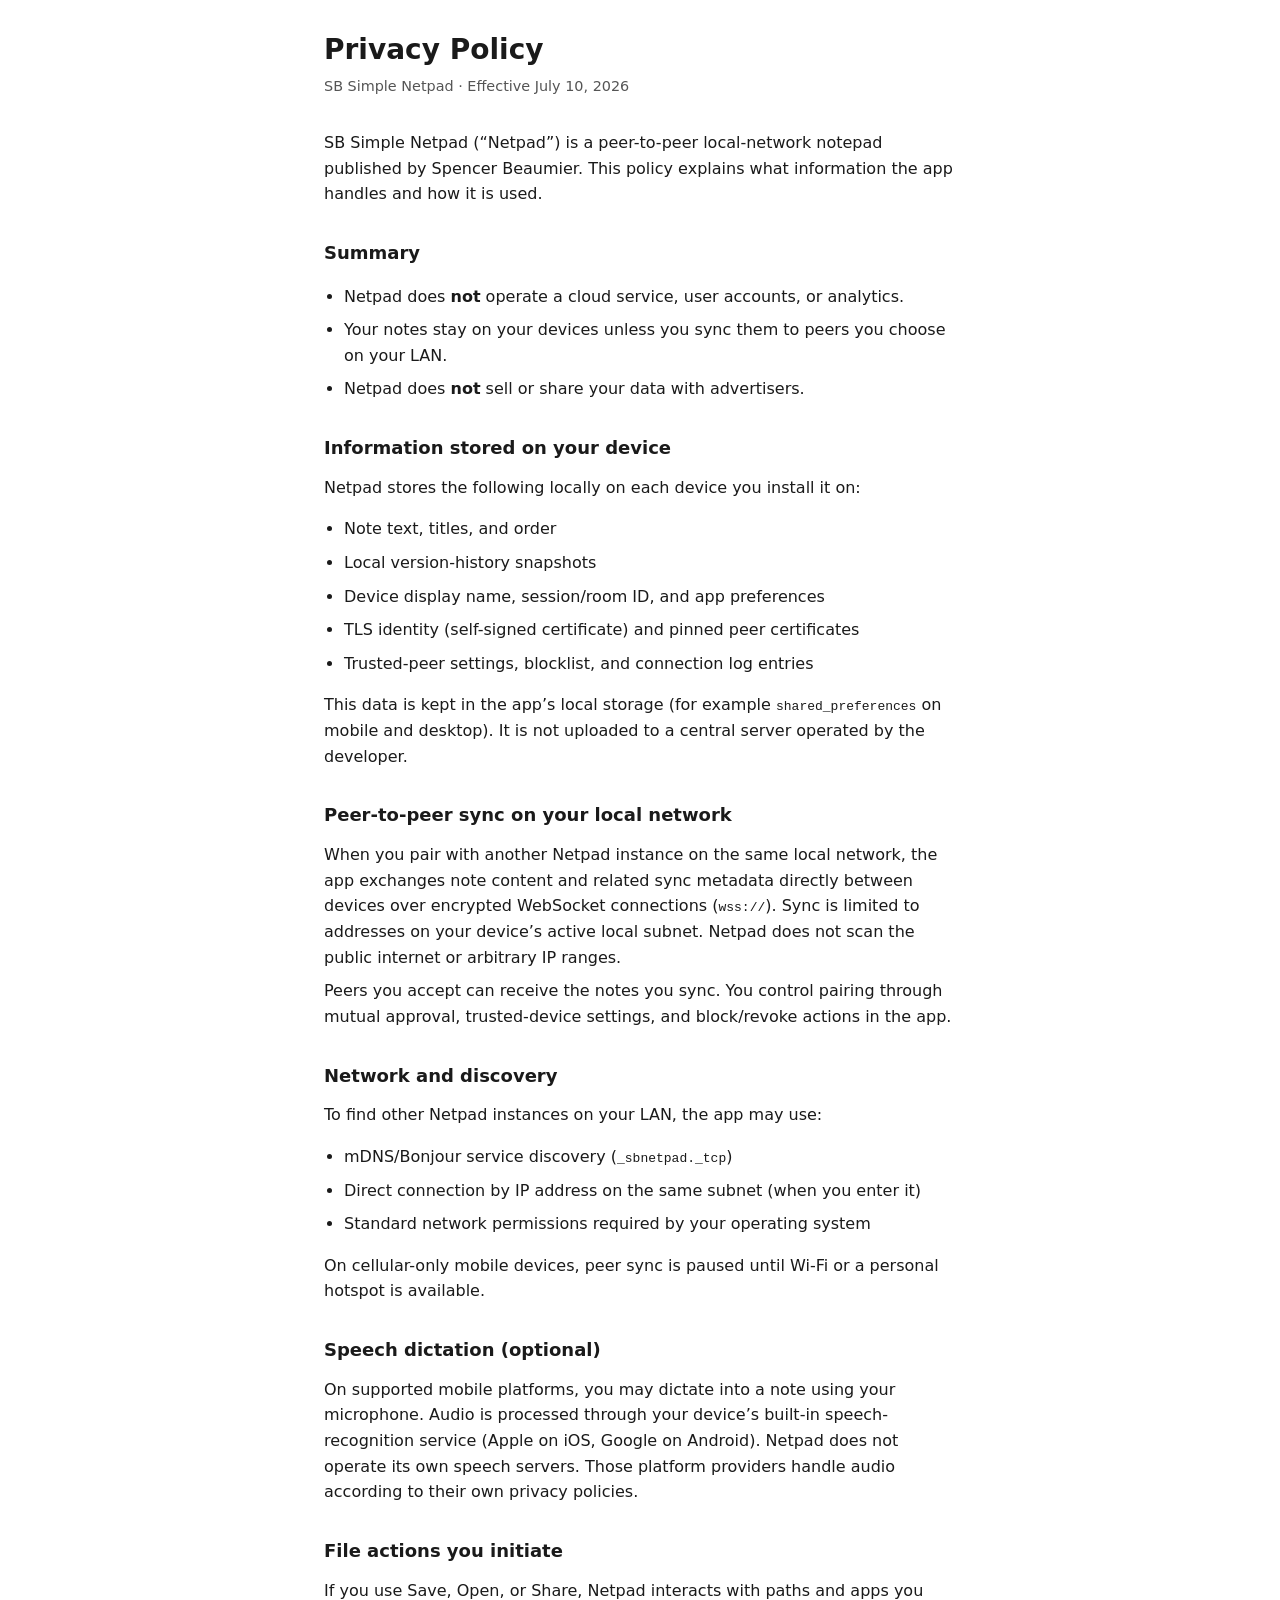
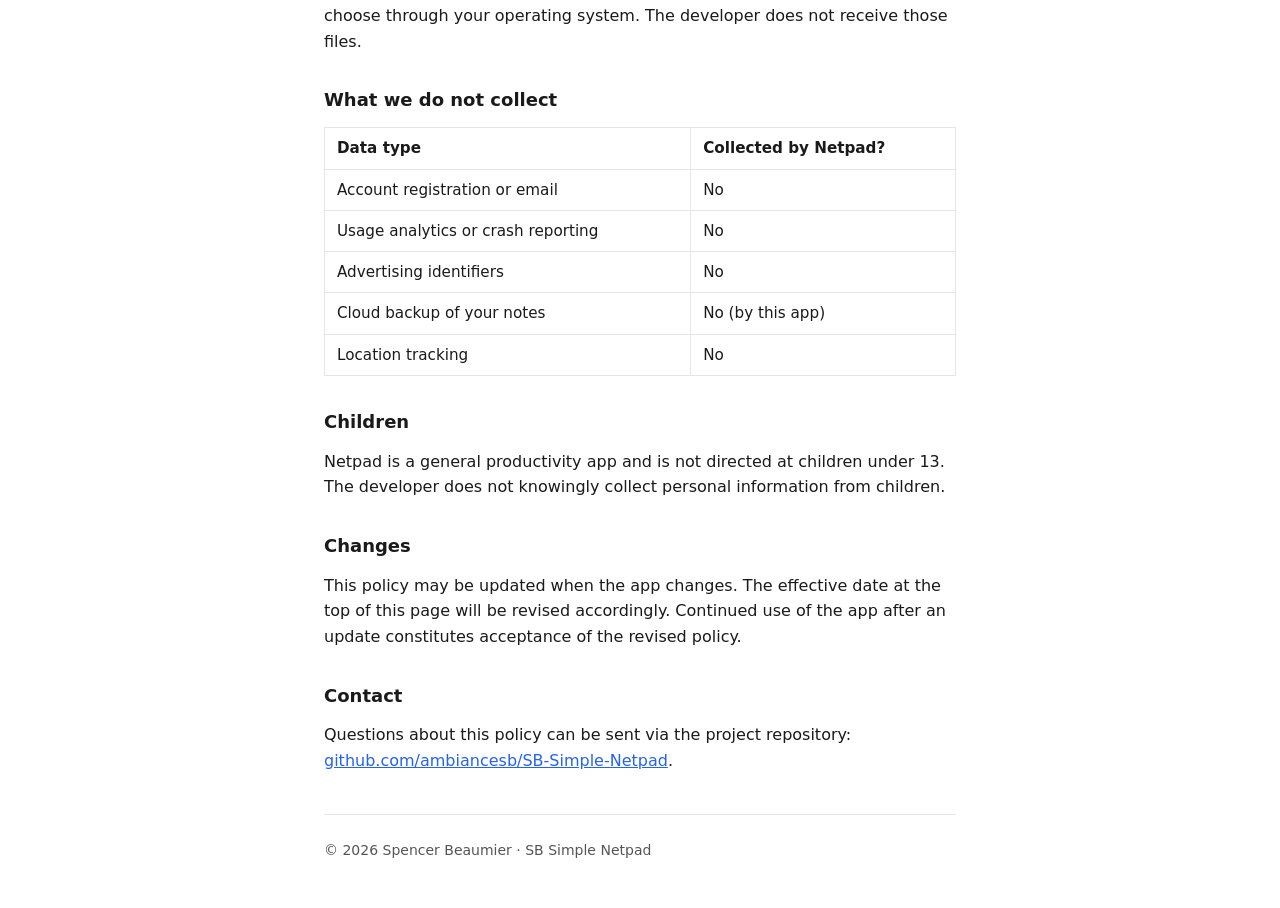
==== docs/index.html @ 98c79252 "Github Pages and privacy policy." ====
<!DOCTYPE html>
<html lang="en">
<head>
  <meta charset="utf-8">
  <meta name="viewport" content="width=device-width, initial-scale=1">
  <meta http-equiv="refresh" content="0; url=privacy.html">
  <title>SB Simple Netpad</title>
</head>
<body>
  <p><a href="privacy.html">Privacy Policy</a></p>
</body>
</html>
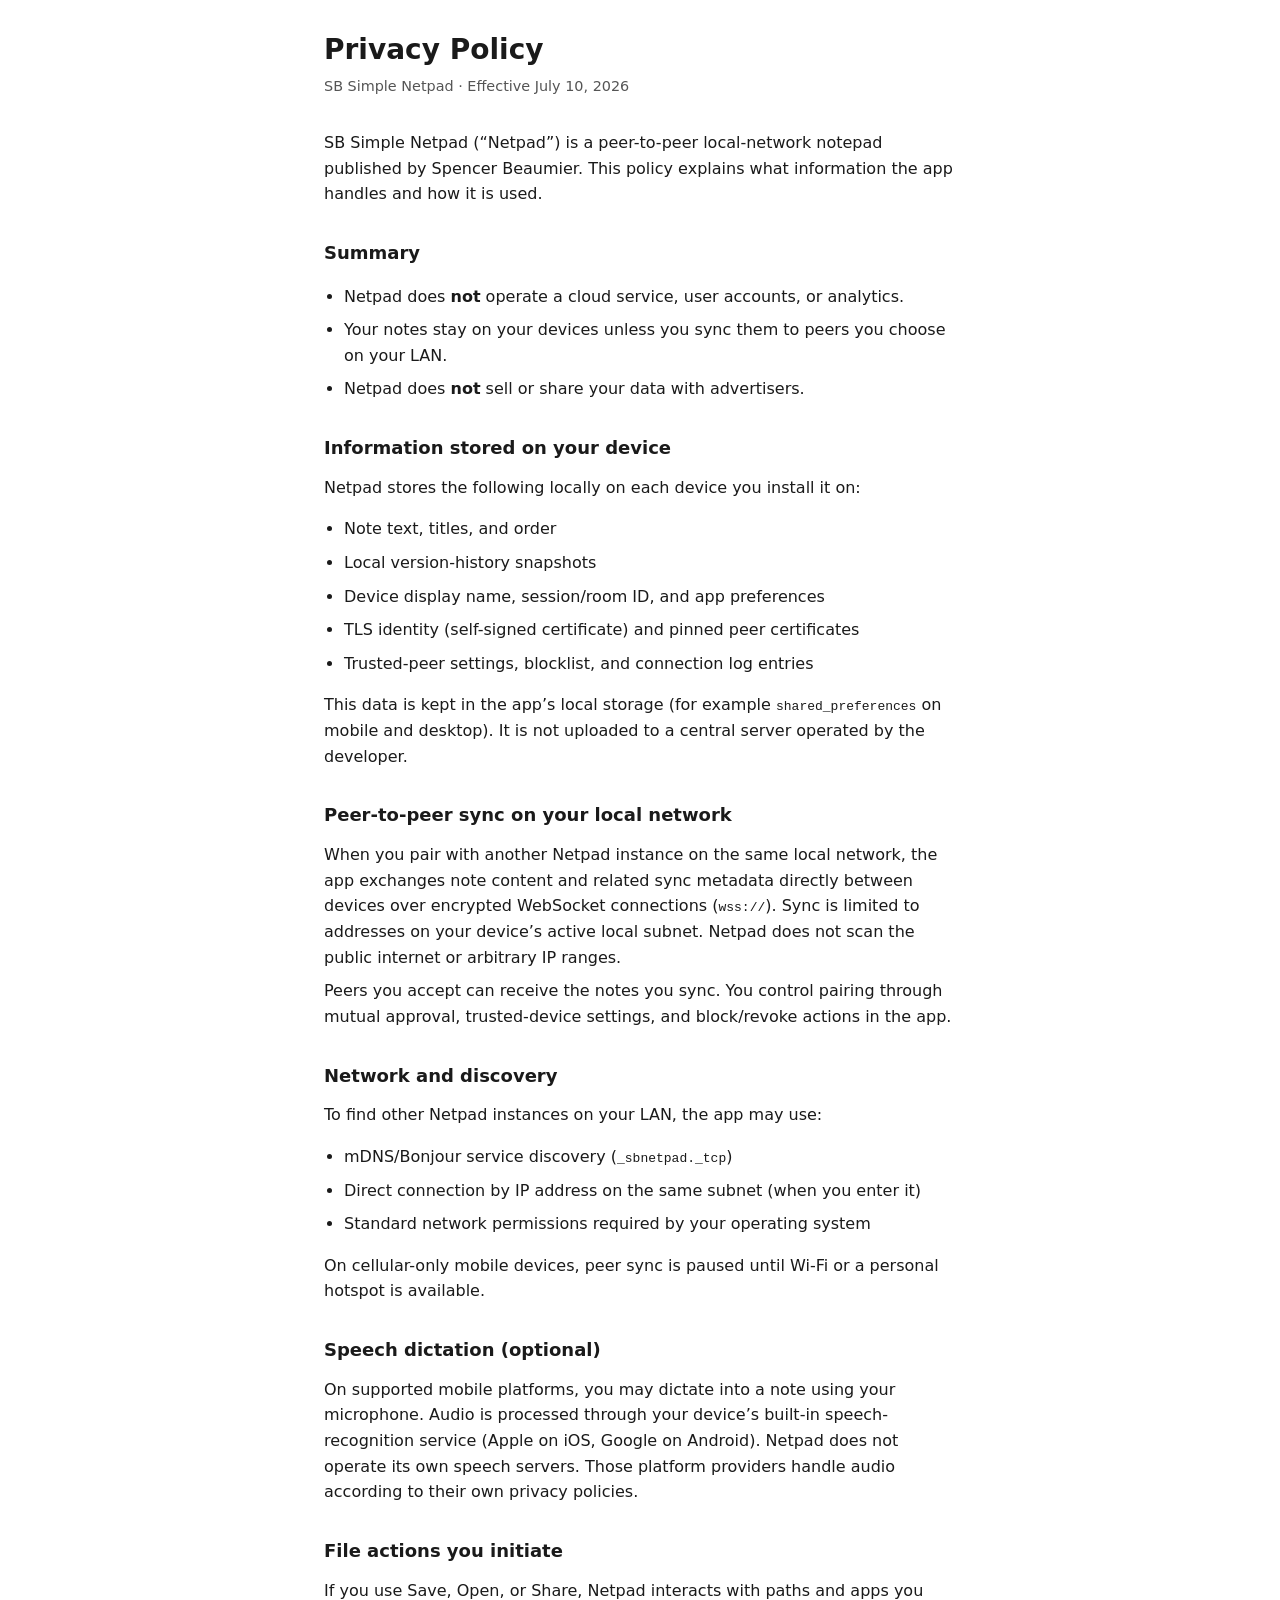
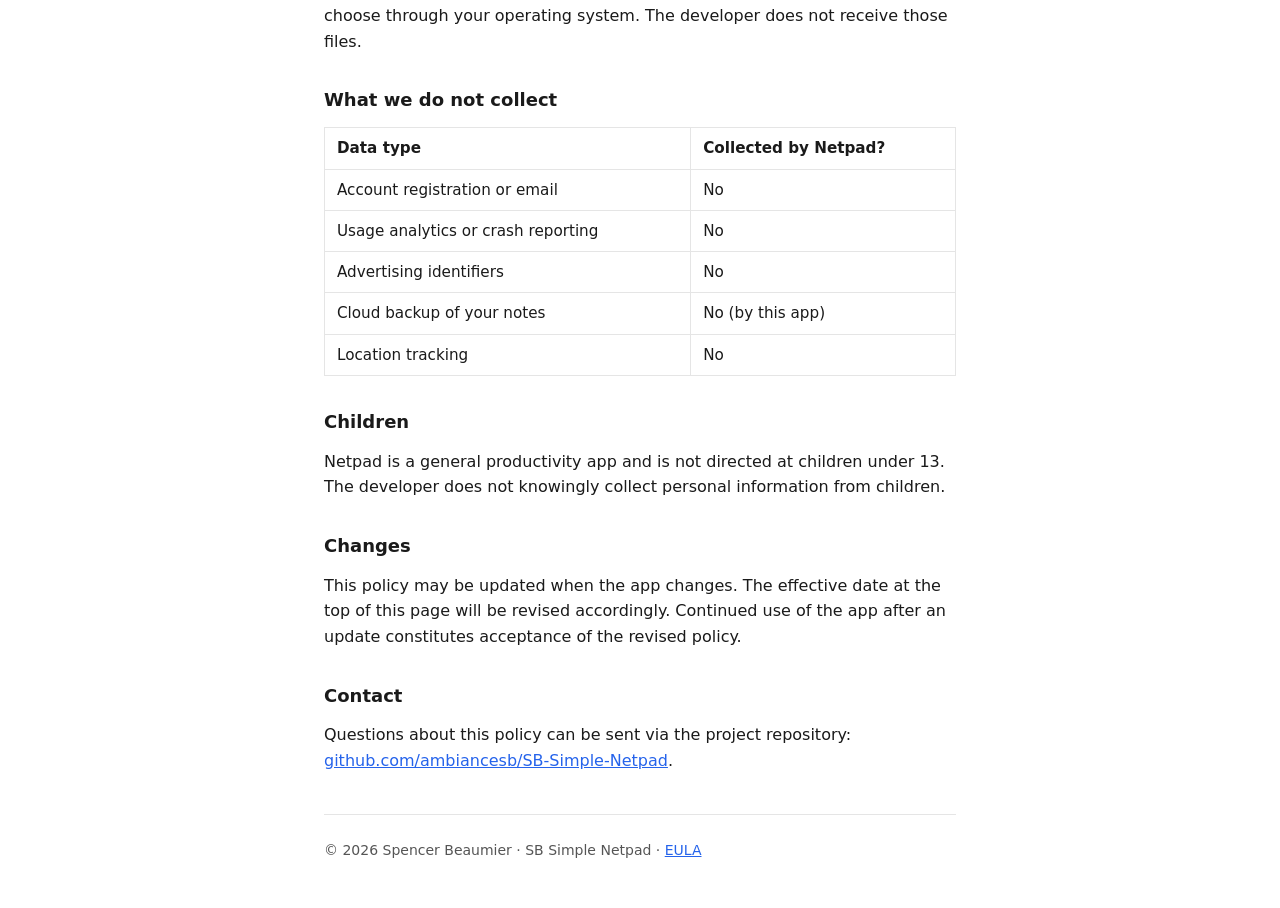
==== commit 539b69ee: "Store 1.0 release prep1" ====
--- a/docs/index.html
+++ b/docs/index.html
@@ -7,6 +7,6 @@
   <title>SB Simple Netpad</title>
 </head>
 <body>
-  <p><a href="privacy.html">Privacy Policy</a></p>
+  <p><a href="privacy.html">Privacy Policy</a> · <a href="eula.html">EULA</a></p>
 </body>
 </html>
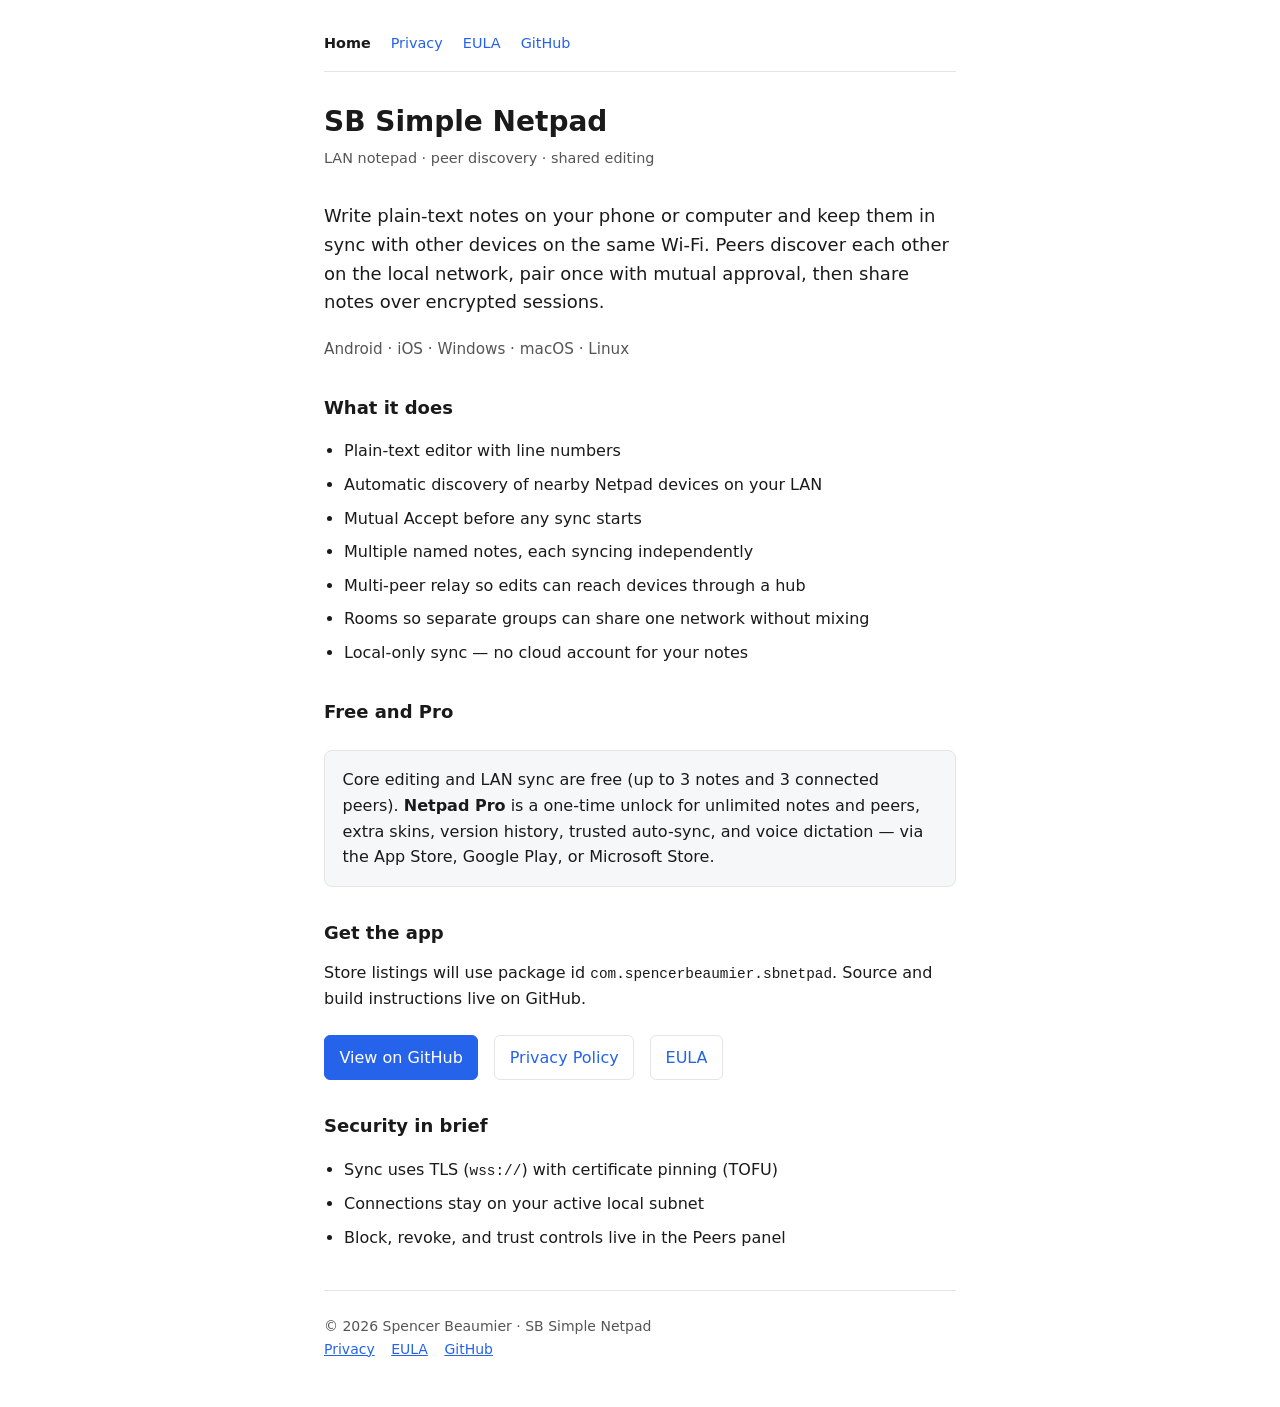
==== commit 0b2873ef: "SB Netpad Homepage." ====
--- a/docs/index.html
+++ b/docs/index.html
@@ -3,10 +3,76 @@
 <head>
   <meta charset="utf-8">
   <meta name="viewport" content="width=device-width, initial-scale=1">
-  <meta http-equiv="refresh" content="0; url=privacy.html">
   <title>SB Simple Netpad</title>
+  <meta name="description" content="LAN notepad with peer discovery and shared editing. Sync plain-text notes across devices on the same Wi‑Fi.">
+  <link rel="stylesheet" href="site.css">
 </head>
 <body>
-  <p><a href="privacy.html">Privacy Policy</a> · <a href="eula.html">EULA</a></p>
+  <main>
+    <nav class="site" aria-label="Site">
+      <a href="index.html" aria-current="page">Home</a>
+      <a href="privacy.html">Privacy</a>
+      <a href="eula.html">EULA</a>
+      <a href="https://github.com/ambiancesb/SB-Simple-Netpad">GitHub</a>
+    </nav>
+
+    <h1>SB Simple Netpad</h1>
+    <p class="meta">LAN notepad · peer discovery · shared editing</p>
+    <p class="hero-lead">
+      Write plain-text notes on your phone or computer and keep them in sync with
+      other devices on the same Wi‑Fi. Peers discover each other on the local
+      network, pair once with mutual approval, then share notes over encrypted
+      sessions.
+    </p>
+    <p class="platforms">Android · iOS · Windows · macOS · Linux</p>
+
+    <h2>What it does</h2>
+    <ul>
+      <li>Plain-text editor with line numbers</li>
+      <li>Automatic discovery of nearby Netpad devices on your LAN</li>
+      <li>Mutual Accept before any sync starts</li>
+      <li>Multiple named notes, each syncing independently</li>
+      <li>Multi-peer relay so edits can reach devices through a hub</li>
+      <li>Rooms so separate groups can share one network without mixing</li>
+      <li>Local-only sync — no cloud account for your notes</li>
+    </ul>
+
+    <h2>Free and Pro</h2>
+    <div class="panel">
+      <p>
+        Core editing and LAN sync are free (up to 3 notes and 3 connected peers).
+        <strong>Netpad Pro</strong> is a one-time unlock for unlimited notes and
+        peers, extra skins, version history, trusted auto-sync, and voice
+        dictation — via the App Store, Google Play, or Microsoft Store.
+      </p>
+    </div>
+
+    <h2>Get the app</h2>
+    <p>
+      Store listings will use package id
+      <code>com.spencerbeaumier.sbnetpad</code>. Source and build instructions
+      live on GitHub.
+    </p>
+    <div class="cta-row">
+      <a class="primary" href="https://github.com/ambiancesb/SB-Simple-Netpad">View on GitHub</a>
+      <a href="privacy.html">Privacy Policy</a>
+      <a href="eula.html">EULA</a>
+    </div>
+
+    <h2>Security in brief</h2>
+    <ul>
+      <li>Sync uses TLS (<code>wss://</code>) with certificate pinning (TOFU)</li>
+      <li>Connections stay on your active local subnet</li>
+      <li>Block, revoke, and trust controls live in the Peers panel</li>
+    </ul>
+
+    <footer>
+      © 2026 Spencer Beaumier · SB Simple Netpad
+      <br>
+      <a href="privacy.html">Privacy</a>
+      <a href="eula.html">EULA</a>
+      <a href="https://github.com/ambiancesb/SB-Simple-Netpad">GitHub</a>
+    </footer>
+  </main>
 </body>
 </html>
--- a/docs/site.css
+++ b/docs/site.css
@@ -0,0 +1,167 @@
+:root {
+  color-scheme: light dark;
+  --text: #1a1a1a;
+  --muted: #555;
+  --bg: #fff;
+  --border: #e5e5e5;
+  --link: #2563eb;
+  --surface: #f6f7f9;
+}
+
+@media (prefers-color-scheme: dark) {
+  :root {
+    --text: #f0f0f0;
+    --muted: #aaa;
+    --bg: #121212;
+    --border: #333;
+    --link: #60a5fa;
+    --surface: #1c1c1c;
+  }
+}
+
+* { box-sizing: border-box; }
+
+body {
+  margin: 0;
+  font-family: system-ui, -apple-system, "Segoe UI", Roboto, sans-serif;
+  line-height: 1.6;
+  color: var(--text);
+  background: var(--bg);
+}
+
+main {
+  max-width: 42rem;
+  margin: 0 auto;
+  padding: 2rem 1.25rem 3rem;
+}
+
+h1 {
+  font-size: 1.75rem;
+  line-height: 1.25;
+  margin: 0 0 0.25rem;
+}
+
+h2 {
+  font-size: 1.125rem;
+  margin: 2rem 0 0.75rem;
+}
+
+p, li { margin: 0.5rem 0; }
+
+ul { padding-left: 1.25rem; }
+
+.meta {
+  color: var(--muted);
+  font-size: 0.9rem;
+  margin-bottom: 2rem;
+}
+
+a { color: var(--link); }
+
+code {
+  font-family: ui-monospace, SFMono-Regular, Menlo, Consolas, monospace;
+  font-size: 0.9em;
+}
+
+table {
+  width: 100%;
+  border-collapse: collapse;
+  font-size: 0.95rem;
+  margin: 0.75rem 0;
+}
+
+th, td {
+  border: 1px solid var(--border);
+  padding: 0.5rem 0.75rem;
+  text-align: left;
+  vertical-align: top;
+}
+
+th { font-weight: 600; }
+
+nav.site {
+  display: flex;
+  flex-wrap: wrap;
+  gap: 0.75rem 1.25rem;
+  margin-bottom: 2rem;
+  padding-bottom: 1rem;
+  border-bottom: 1px solid var(--border);
+  font-size: 0.9rem;
+}
+
+nav.site a {
+  text-decoration: none;
+}
+
+nav.site a:hover {
+  text-decoration: underline;
+}
+
+nav.site a[aria-current="page"] {
+  color: var(--text);
+  font-weight: 600;
+  text-decoration: none;
+}
+
+.hero-lead {
+  font-size: 1.125rem;
+  margin: 0.75rem 0 1.25rem;
+}
+
+.platforms {
+  color: var(--muted);
+  font-size: 0.95rem;
+  margin: 0 0 1.5rem;
+}
+
+.panel {
+  margin: 1.5rem 0;
+  padding: 1rem 1.1rem;
+  background: var(--surface);
+  border: 1px solid var(--border);
+  border-radius: 8px;
+}
+
+.panel p:first-child { margin-top: 0; }
+.panel p:last-child { margin-bottom: 0; }
+
+.cta-row {
+  display: flex;
+  flex-wrap: wrap;
+  gap: 0.75rem 1rem;
+  margin: 1.5rem 0 0.5rem;
+}
+
+.cta-row a {
+  display: inline-block;
+  padding: 0.55rem 0.9rem;
+  border: 1px solid var(--border);
+  border-radius: 6px;
+  text-decoration: none;
+}
+
+.cta-row a:hover {
+  border-color: var(--link);
+}
+
+.cta-row a.primary {
+  background: var(--link);
+  border-color: var(--link);
+  color: #fff;
+}
+
+@media (prefers-color-scheme: dark) {
+  .cta-row a.primary {
+    color: #0b1220;
+  }
+}
+
+footer {
+  margin-top: 2.5rem;
+  padding-top: 1.5rem;
+  border-top: 1px solid var(--border);
+  color: var(--muted);
+  font-size: 0.875rem;
+}
+
+footer a { margin-right: 0.75rem; }
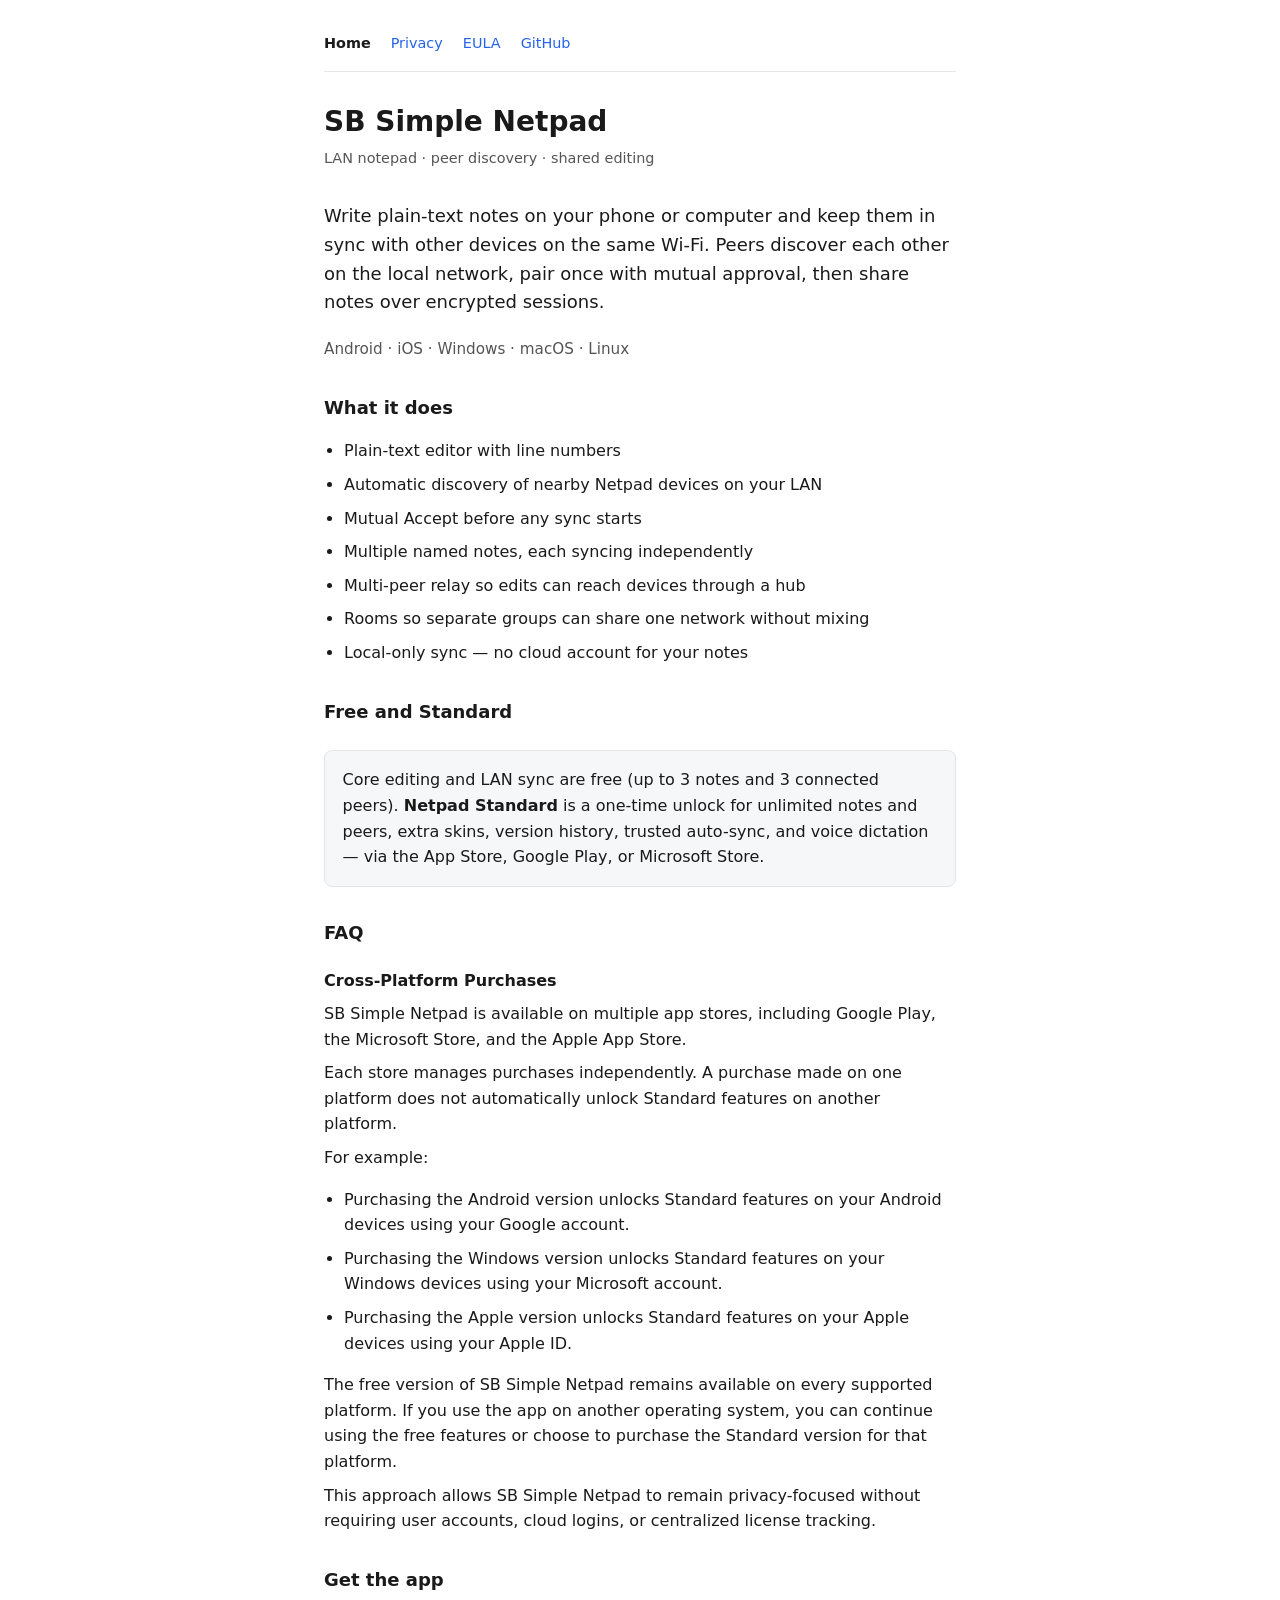
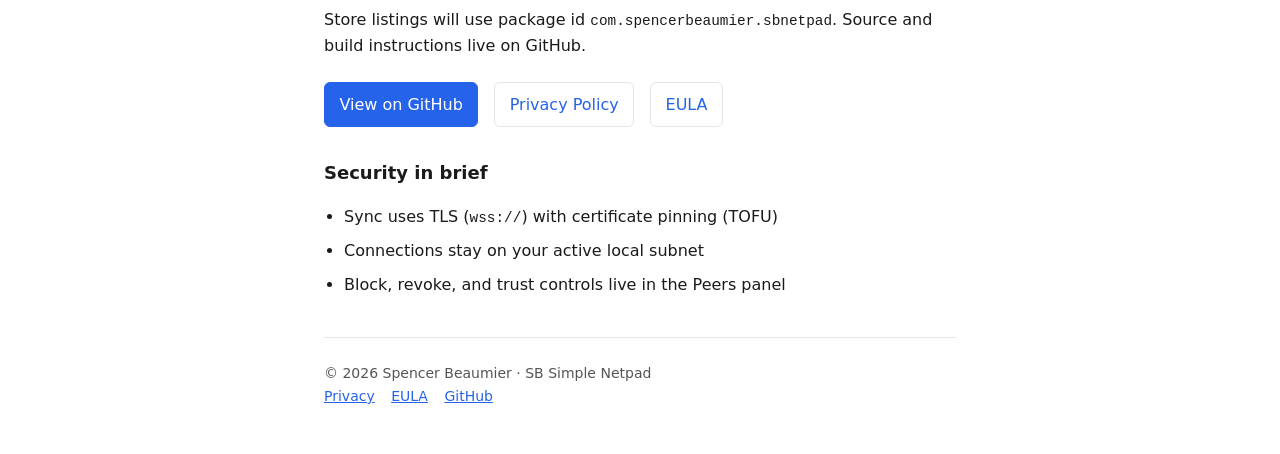
==== commit 94dbad7d: "Version Naming update" ====
--- a/docs/index.html
+++ b/docs/index.html
@@ -37,15 +37,51 @@
       <li>Local-only sync — no cloud account for your notes</li>
     </ul>
 
-    <h2>Free and Pro</h2>
+    <h2>Free and Standard</h2>
     <div class="panel">
       <p>
         Core editing and LAN sync are free (up to 3 notes and 3 connected peers).
-        <strong>Netpad Pro</strong> is a one-time unlock for unlimited notes and
+        <strong>Netpad Standard</strong> is a one-time unlock for unlimited notes and
         peers, extra skins, version history, trusted auto-sync, and voice
         dictation — via the App Store, Google Play, or Microsoft Store.
       </p>
     </div>
+
+    <h2>FAQ</h2>
+    <h3>Cross-Platform Purchases</h3>
+    <p>
+      SB Simple Netpad is available on multiple app stores, including Google Play,
+      the Microsoft Store, and the Apple App Store.
+    </p>
+    <p>
+      Each store manages purchases independently. A purchase made on one platform
+      does not automatically unlock Standard features on another platform.
+    </p>
+    <p>For example:</p>
+    <ul>
+      <li>
+        Purchasing the Android version unlocks Standard features on your Android
+        devices using your Google account.
+      </li>
+      <li>
+        Purchasing the Windows version unlocks Standard features on your Windows
+        devices using your Microsoft account.
+      </li>
+      <li>
+        Purchasing the Apple version unlocks Standard features on your Apple
+        devices using your Apple ID.
+      </li>
+    </ul>
+    <p>
+      The free version of SB Simple Netpad remains available on every supported
+      platform. If you use the app on another operating system, you can continue
+      using the free features or choose to purchase the Standard version for that
+      platform.
+    </p>
+    <p>
+      This approach allows SB Simple Netpad to remain privacy-focused without
+      requiring user accounts, cloud logins, or centralized license tracking.
+    </p>
 
     <h2>Get the app</h2>
     <p>
--- a/docs/site.css
+++ b/docs/site.css
@@ -44,6 +44,11 @@
 h2 {
   font-size: 1.125rem;
   margin: 2rem 0 0.75rem;
+}
+
+h3 {
+  font-size: 1rem;
+  margin: 1.25rem 0 0.5rem;
 }
 
 p, li { margin: 0.5rem 0; }
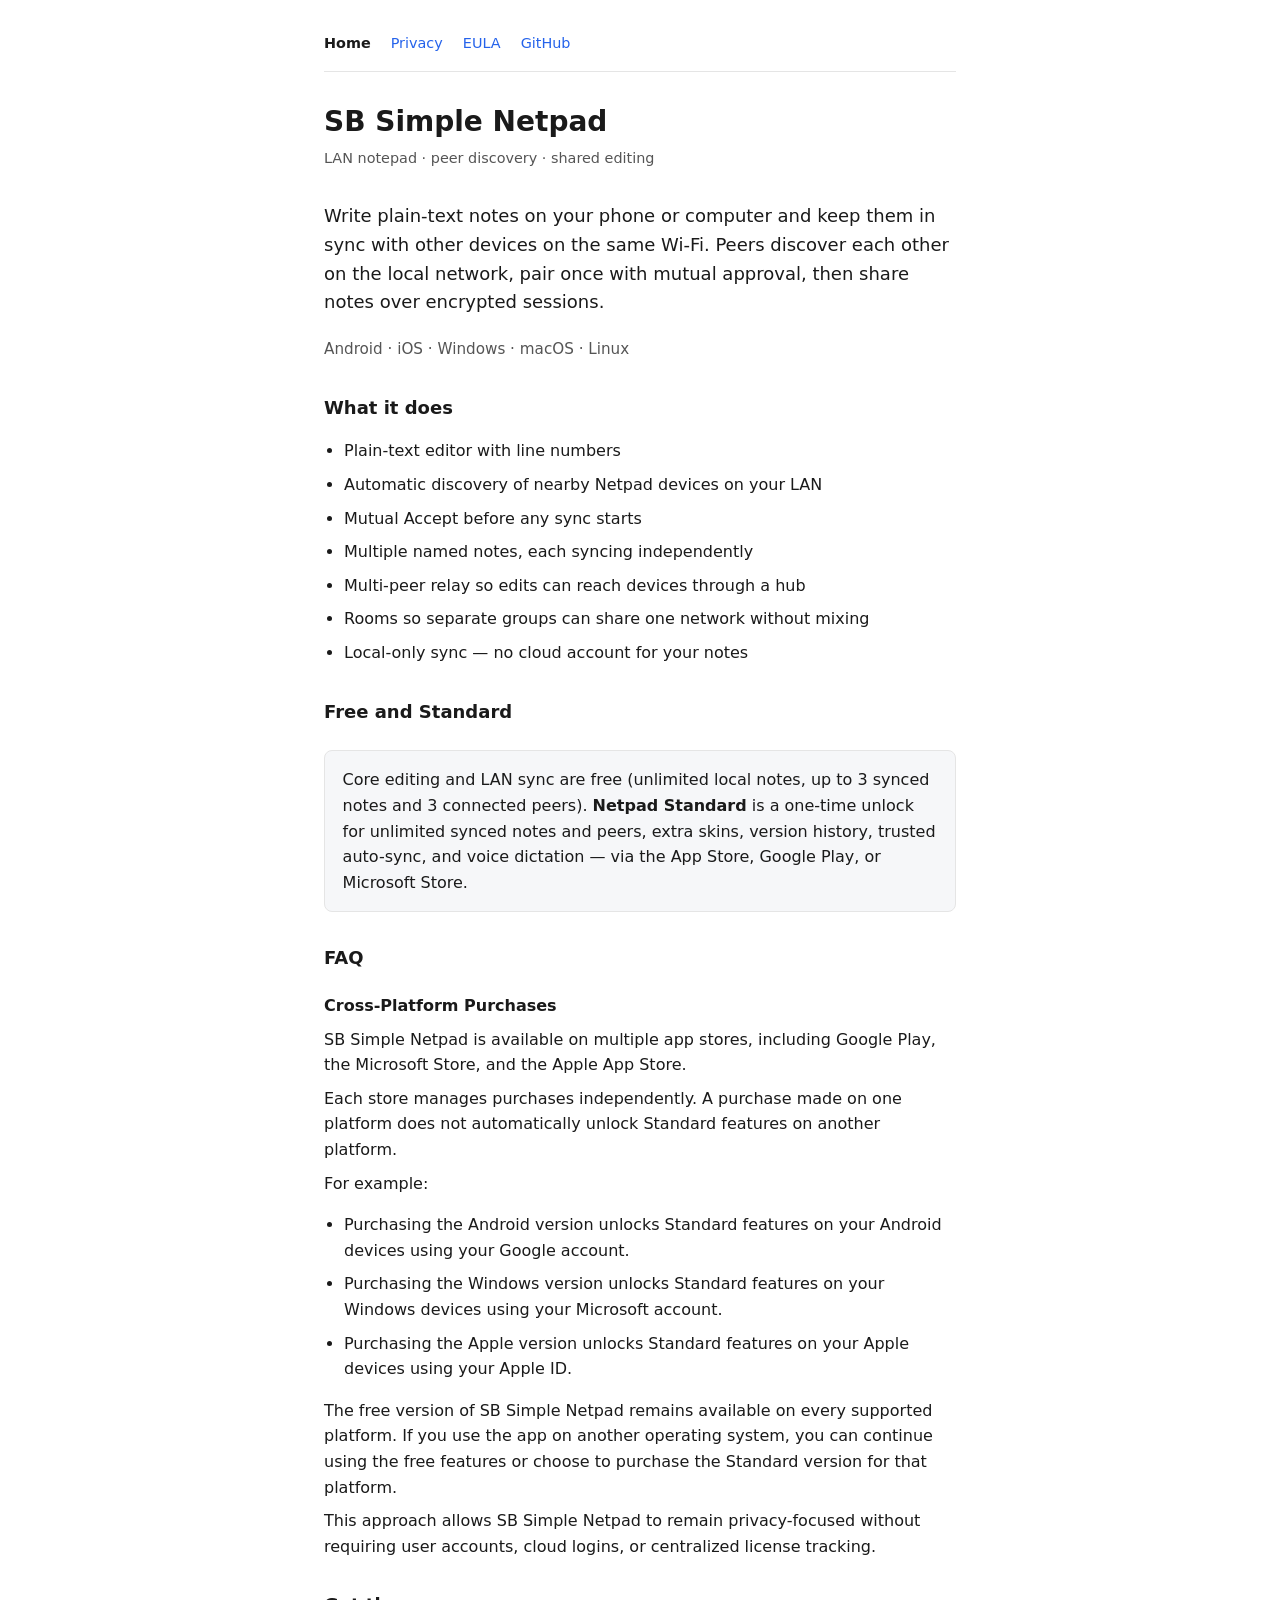
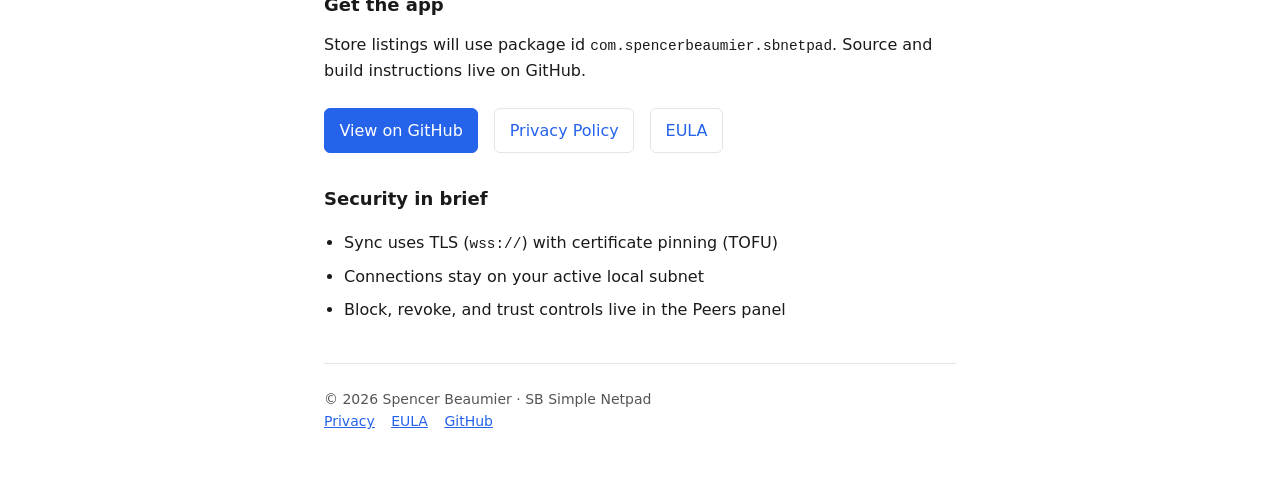
==== commit 6efaa335: "Fremium Limit Update" ====
--- a/docs/index.html
+++ b/docs/index.html
@@ -40,9 +40,10 @@
     <h2>Free and Standard</h2>
     <div class="panel">
       <p>
-        Core editing and LAN sync are free (up to 3 notes and 3 connected peers).
-        <strong>Netpad Standard</strong> is a one-time unlock for unlimited notes and
-        peers, extra skins, version history, trusted auto-sync, and voice
+        Core editing and LAN sync are free (unlimited local notes, up to 3
+        synced notes and 3 connected peers).
+        <strong>Netpad Standard</strong> is a one-time unlock for unlimited synced
+        notes and peers, extra skins, version history, trusted auto-sync, and voice
         dictation — via the App Store, Google Play, or Microsoft Store.
       </p>
     </div>
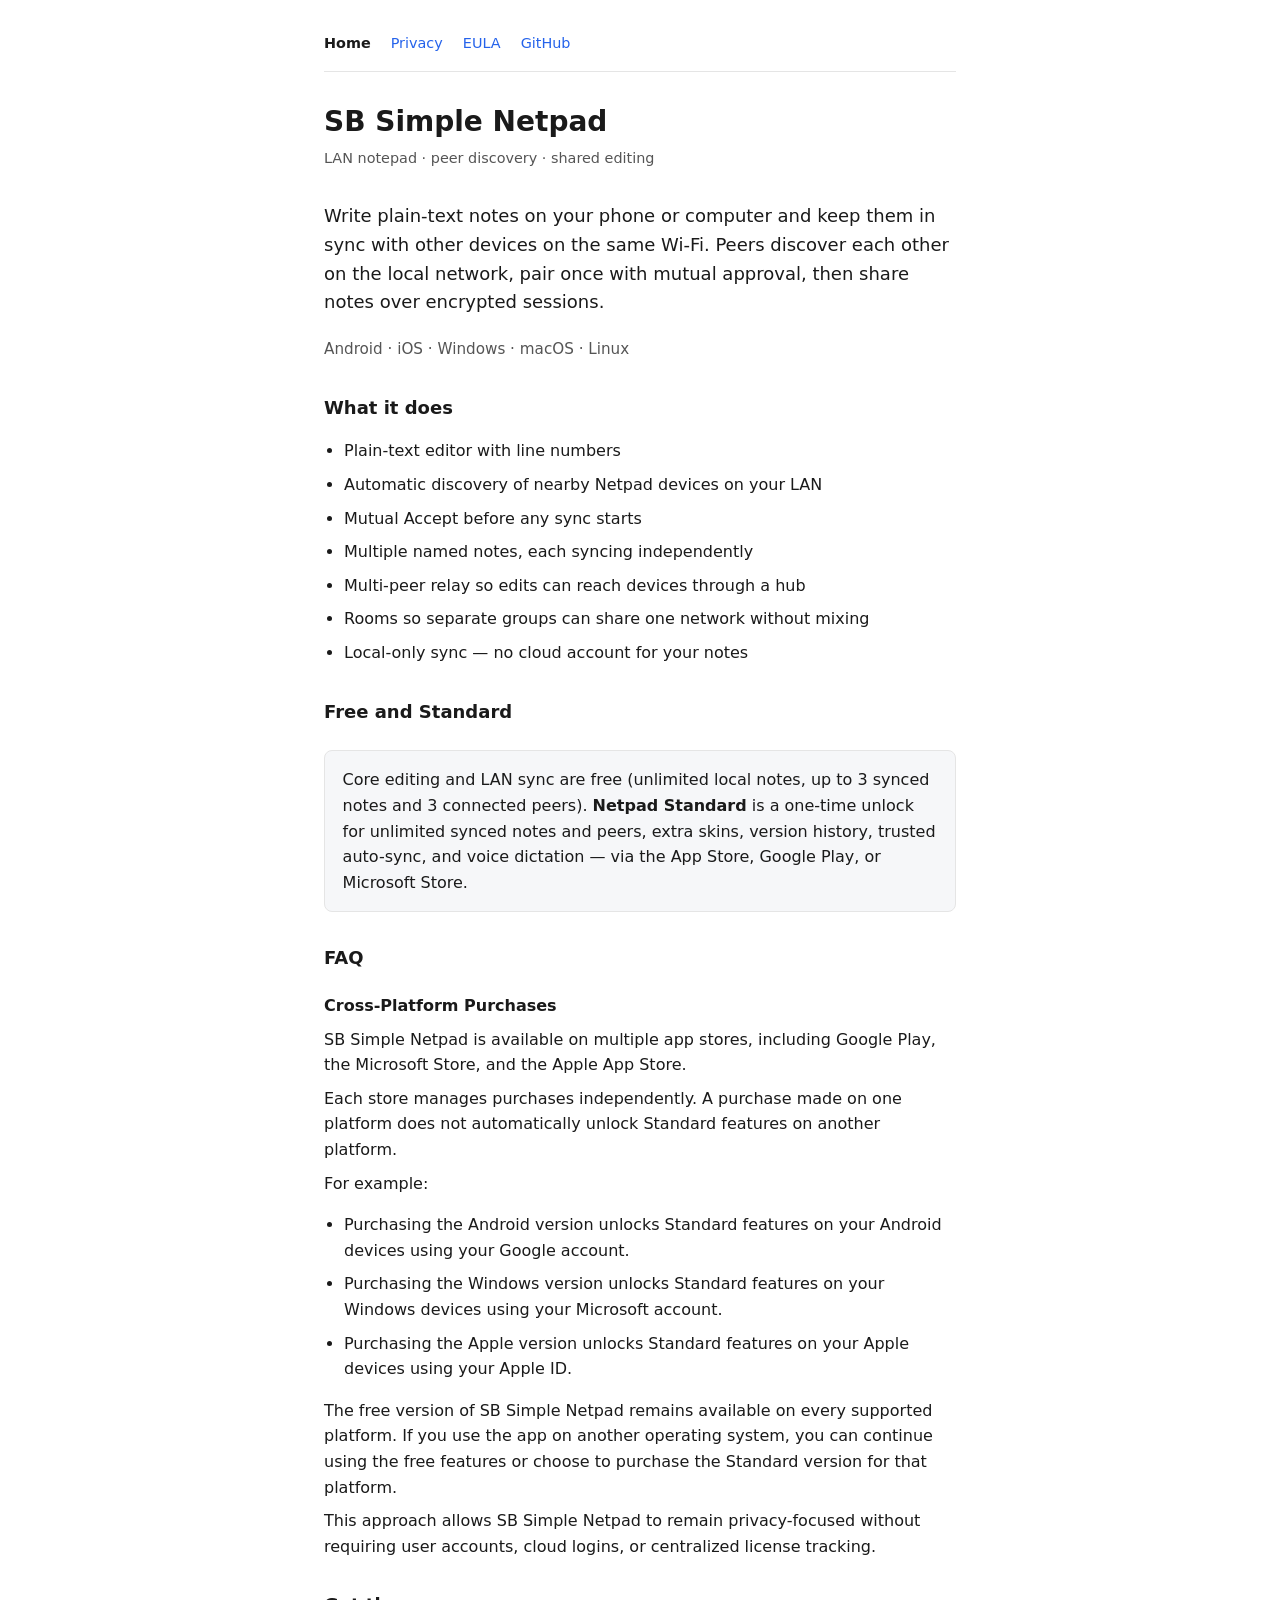
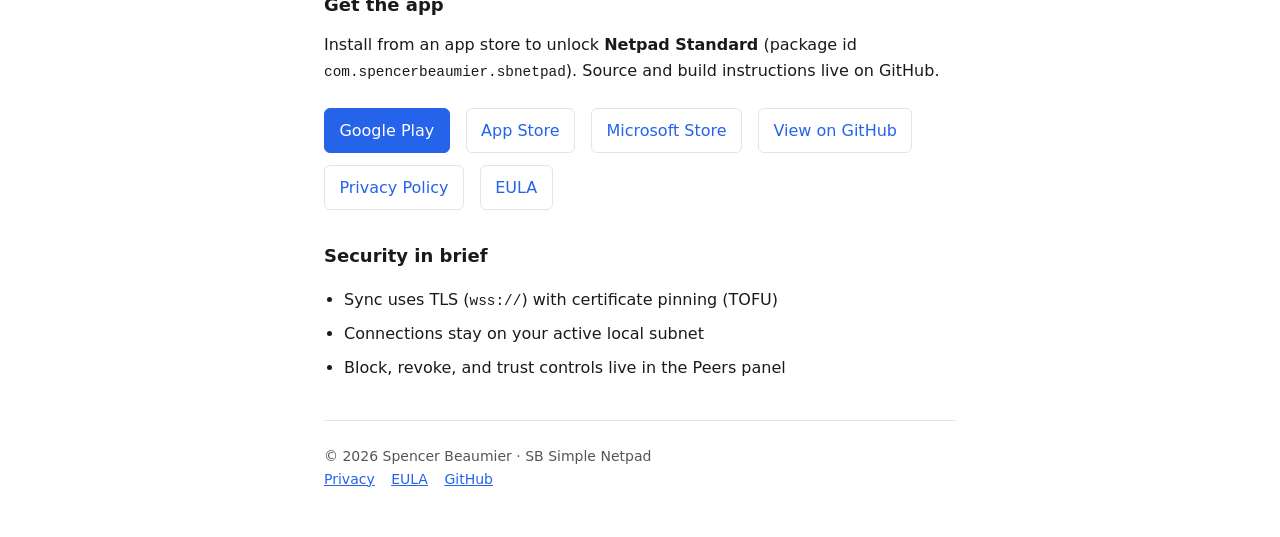
==== commit 25ef27c1: "Paywall updates" ====
--- a/docs/index.html
+++ b/docs/index.html
@@ -86,12 +86,15 @@
 
     <h2>Get the app</h2>
     <p>
-      Store listings will use package id
-      <code>com.spencerbeaumier.sbnetpad</code>. Source and build instructions
-      live on GitHub.
+      Install from an app store to unlock <strong>Netpad Standard</strong>
+      (package id <code>com.spencerbeaumier.sbnetpad</code>). Source and build
+      instructions live on GitHub.
     </p>
     <div class="cta-row">
-      <a class="primary" href="https://github.com/ambiancesb/SB-Simple-Netpad">View on GitHub</a>
+      <a class="primary" href="https://play.google.com/store/apps/details?id=com.spencerbeaumier.sbnetpad">Google Play</a>
+      <a href="https://apps.apple.com/search?term=SB%20Simple%20Netpad">App Store</a>
+      <a href="https://apps.microsoft.com/search?query=SB%20Simple%20Netpad">Microsoft Store</a>
+      <a href="https://github.com/ambiancesb/SB-Simple-Netpad">View on GitHub</a>
       <a href="privacy.html">Privacy Policy</a>
       <a href="eula.html">EULA</a>
     </div>
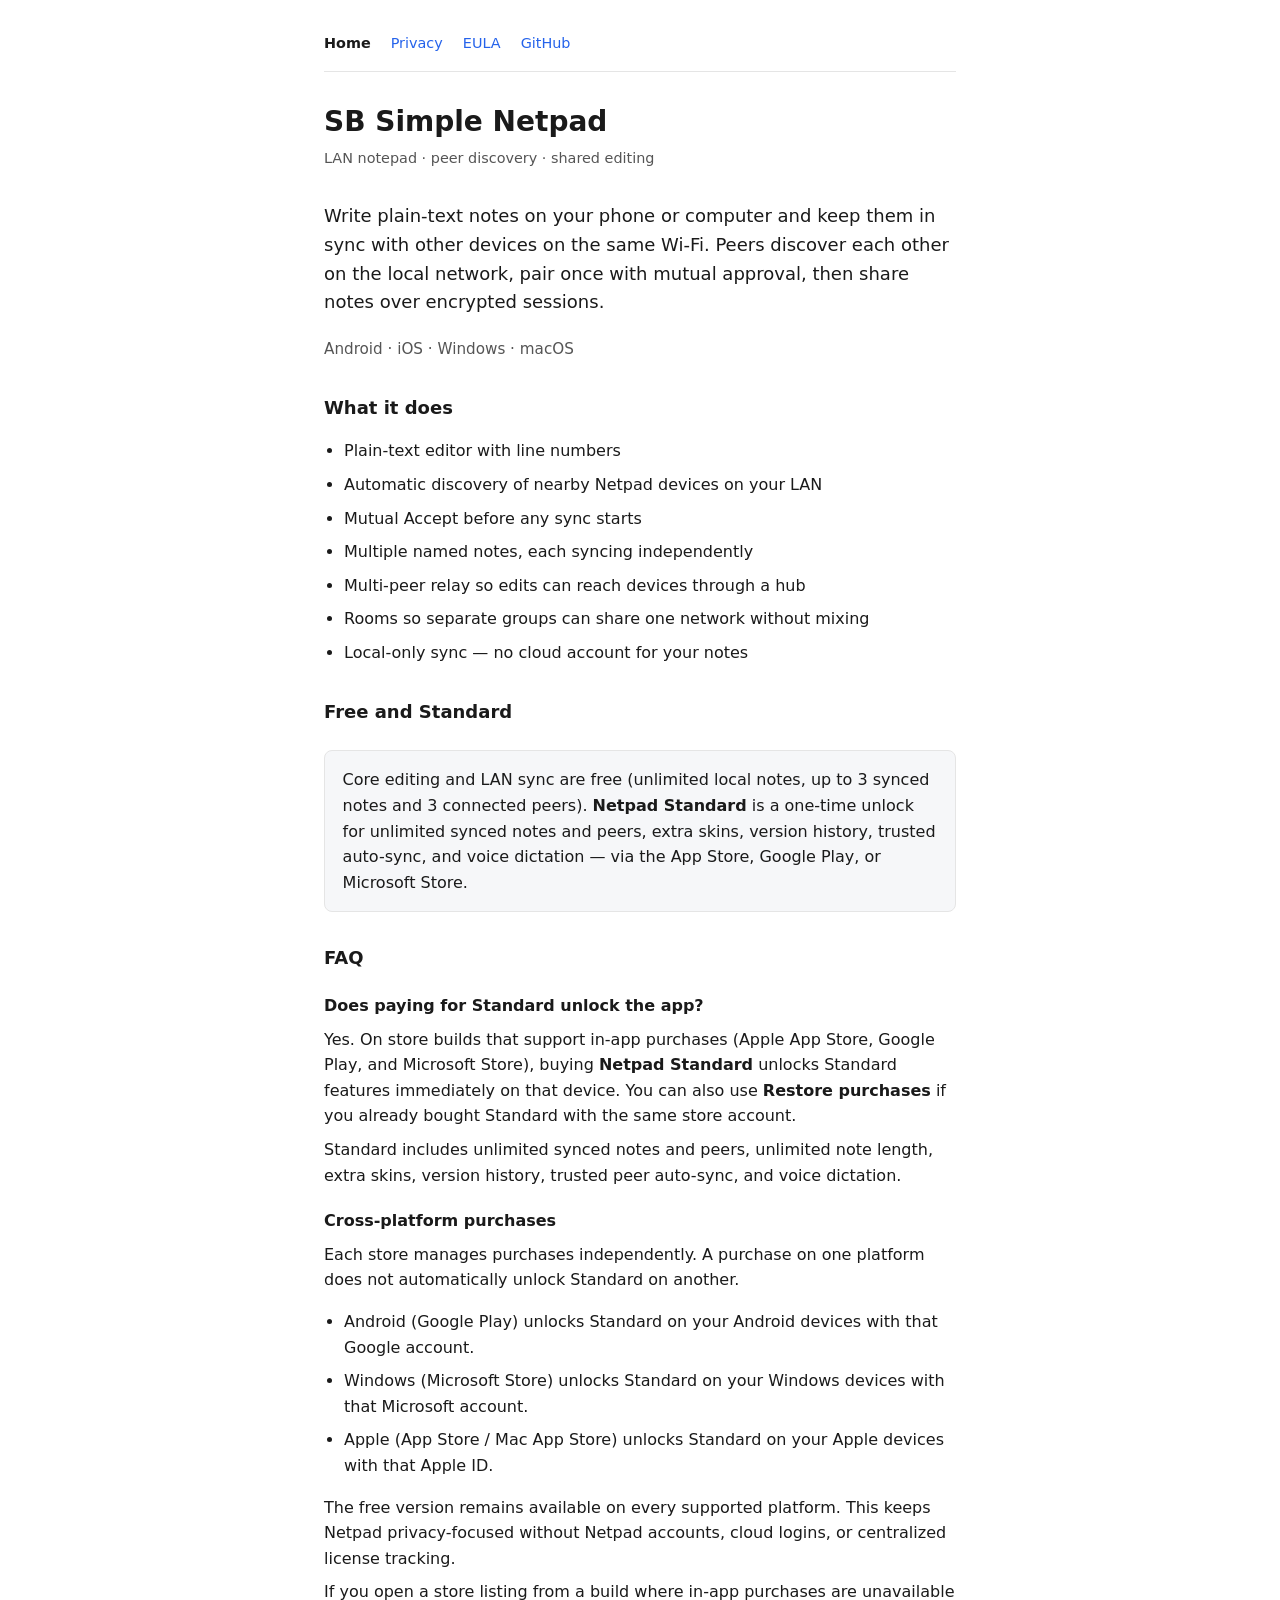
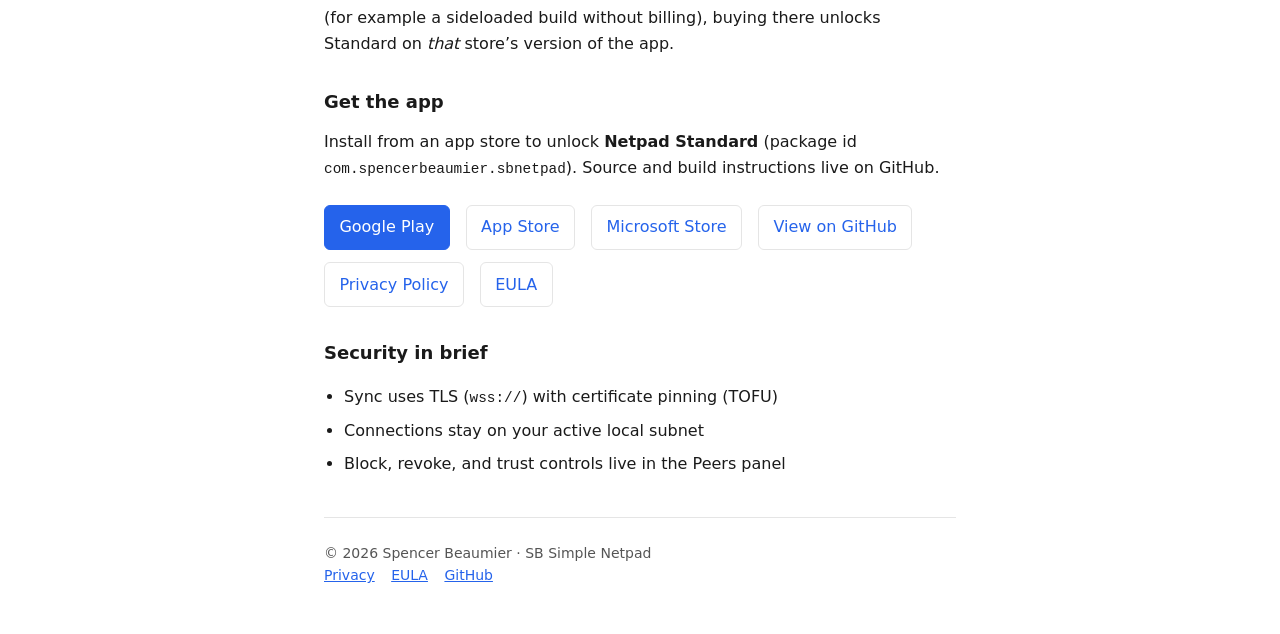
==== commit 3b320d35: "Updates and Linux policy" ====
--- a/docs/index.html
+++ b/docs/index.html
@@ -24,7 +24,7 @@
       network, pair once with mutual approval, then share notes over encrypted
       sessions.
     </p>
-    <p class="platforms">Android · iOS · Windows · macOS · Linux</p>
+    <p class="platforms">Android · iOS · Windows · macOS</p>
 
     <h2>What it does</h2>
     <ul>
@@ -49,39 +49,47 @@
     </div>
 
     <h2>FAQ</h2>
-    <h3>Cross-Platform Purchases</h3>
+    <h3>Does paying for Standard unlock the app?</h3>
     <p>
-      SB Simple Netpad is available on multiple app stores, including Google Play,
-      the Microsoft Store, and the Apple App Store.
+      Yes. On store builds that support in-app purchases (Apple App Store,
+      Google Play, and Microsoft Store), buying <strong>Netpad Standard</strong>
+      unlocks Standard features immediately on that device. You can also use
+      <strong>Restore purchases</strong> if you already bought Standard with the
+      same store account.
     </p>
     <p>
-      Each store manages purchases independently. A purchase made on one platform
-      does not automatically unlock Standard features on another platform.
+      Standard includes unlimited synced notes and peers, unlimited note length,
+      extra skins, version history, trusted peer auto-sync, and voice dictation.
     </p>
-    <p>For example:</p>
+
+    <h3>Cross-platform purchases</h3>
+    <p>
+      Each store manages purchases independently. A purchase on one platform does
+      not automatically unlock Standard on another.
+    </p>
     <ul>
       <li>
-        Purchasing the Android version unlocks Standard features on your Android
-        devices using your Google account.
+        Android (Google Play) unlocks Standard on your Android devices with that
+        Google account.
       </li>
       <li>
-        Purchasing the Windows version unlocks Standard features on your Windows
-        devices using your Microsoft account.
+        Windows (Microsoft Store) unlocks Standard on your Windows devices with
+        that Microsoft account.
       </li>
       <li>
-        Purchasing the Apple version unlocks Standard features on your Apple
-        devices using your Apple ID.
+        Apple (App Store / Mac App Store) unlocks Standard on your Apple devices
+        with that Apple ID.
       </li>
     </ul>
     <p>
-      The free version of SB Simple Netpad remains available on every supported
-      platform. If you use the app on another operating system, you can continue
-      using the free features or choose to purchase the Standard version for that
-      platform.
+      The free version remains available on every supported platform. This keeps
+      Netpad privacy-focused without Netpad accounts, cloud logins, or
+      centralized license tracking.
     </p>
     <p>
-      This approach allows SB Simple Netpad to remain privacy-focused without
-      requiring user accounts, cloud logins, or centralized license tracking.
+      If you open a store listing from a build where in-app purchases are
+      unavailable (for example a sideloaded build without billing), buying there
+      unlocks Standard on <em>that</em> store’s version of the app.
     </p>
 
     <h2>Get the app</h2>
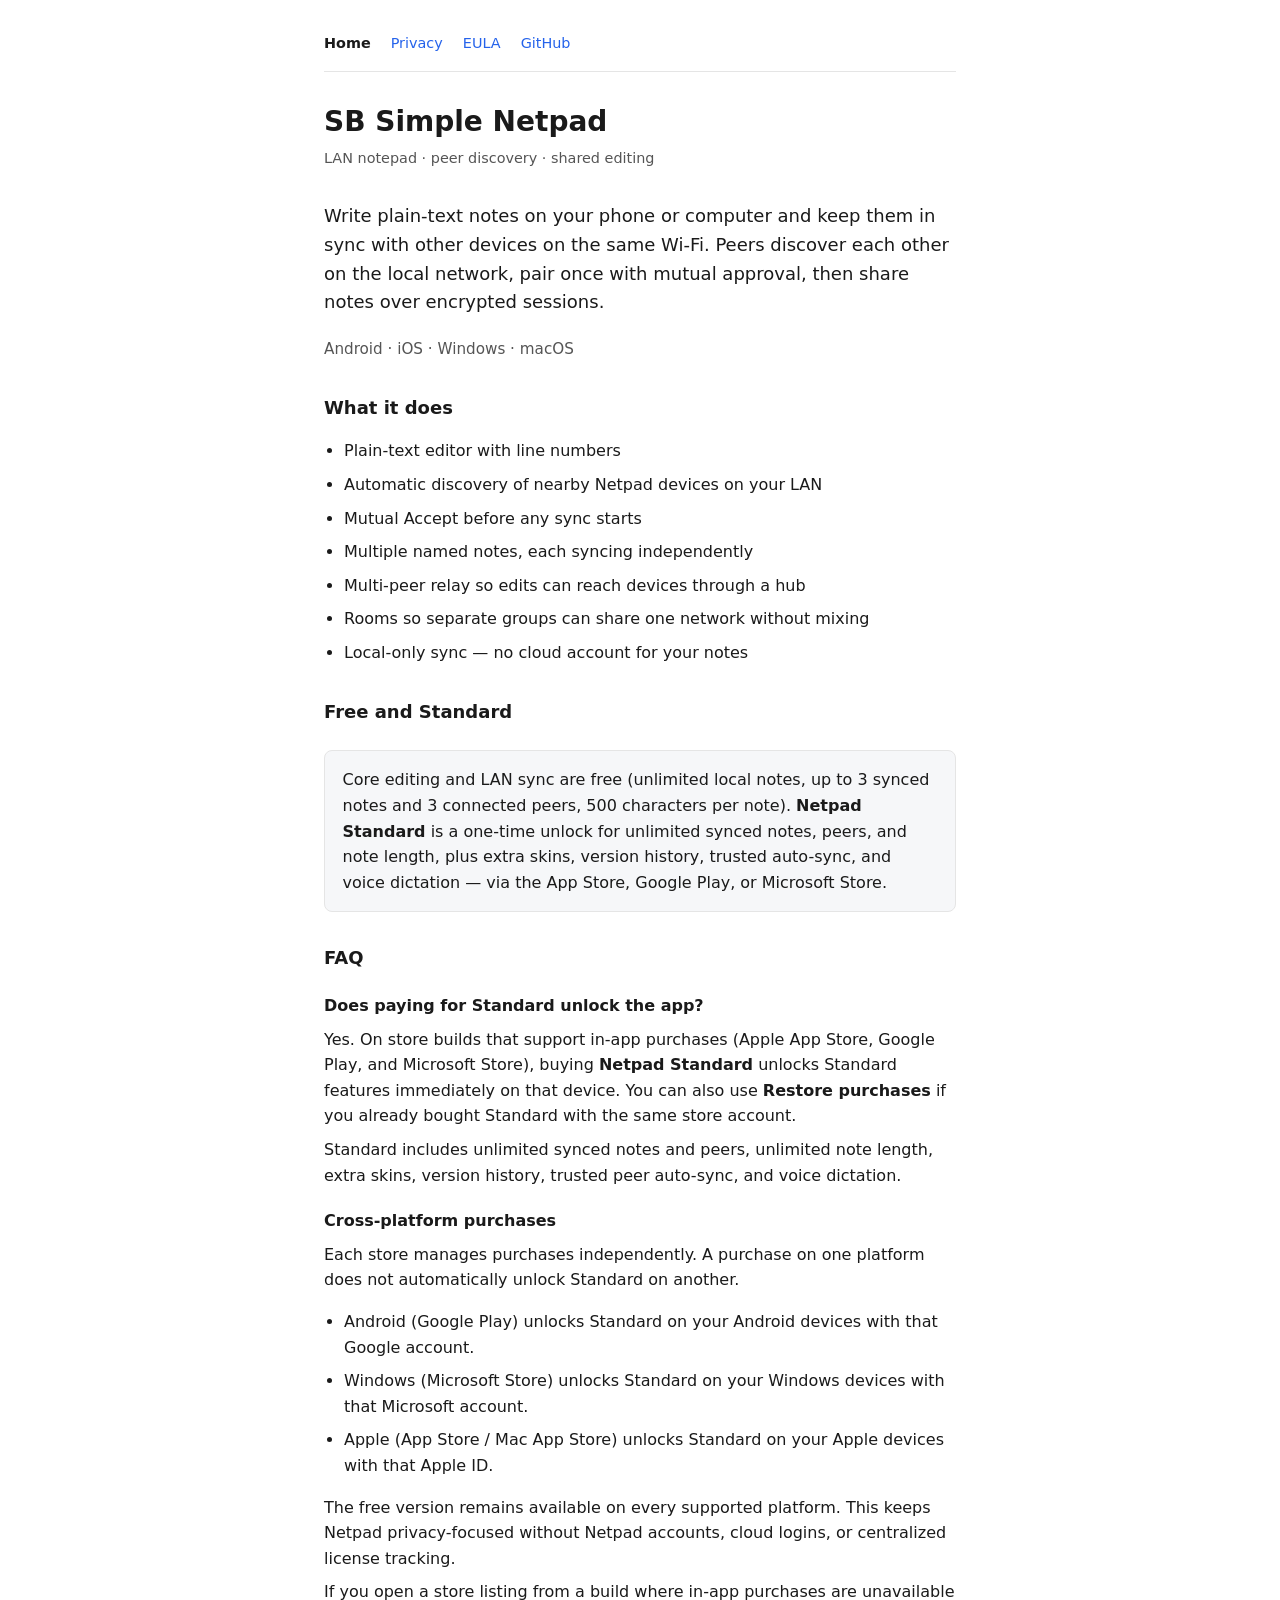
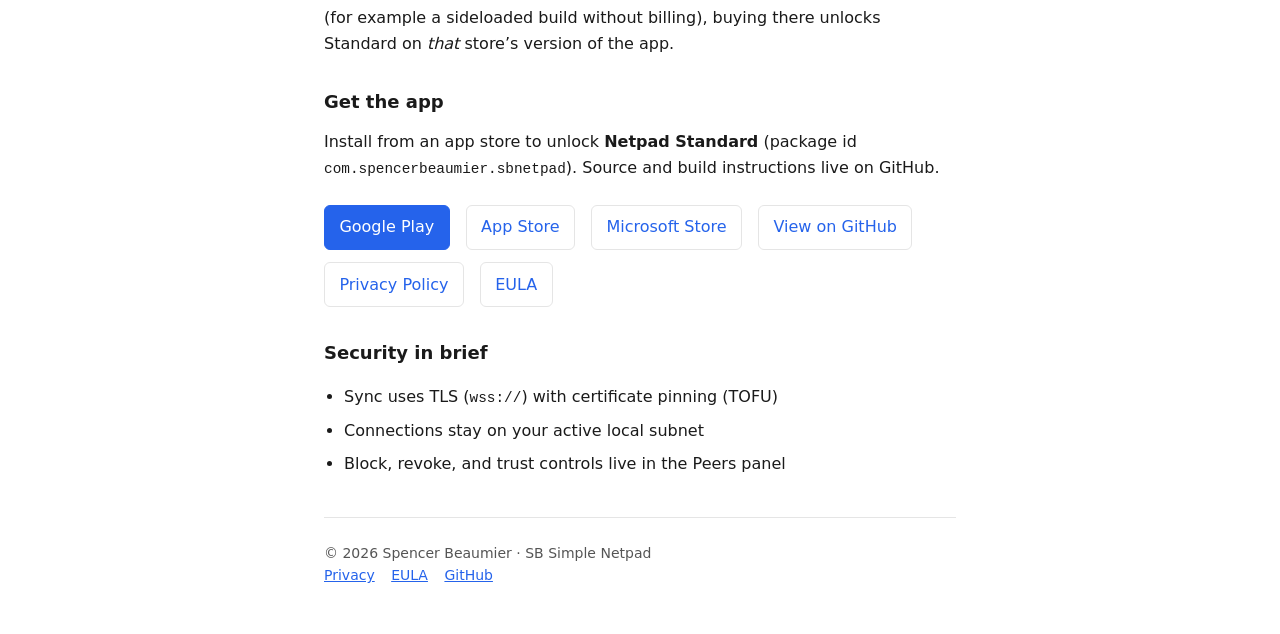
==== commit 1711cac1: "1.10 Version Initial" ====
--- a/docs/index.html
+++ b/docs/index.html
@@ -41,9 +41,9 @@
     <div class="panel">
       <p>
         Core editing and LAN sync are free (unlimited local notes, up to 3
-        synced notes and 3 connected peers).
+        synced notes and 3 connected peers, 500 characters per note).
         <strong>Netpad Standard</strong> is a one-time unlock for unlimited synced
-        notes and peers, extra skins, version history, trusted auto-sync, and voice
+        notes, peers, and note length, plus extra skins, version history, trusted auto-sync, and voice
         dictation — via the App Store, Google Play, or Microsoft Store.
       </p>
     </div>
